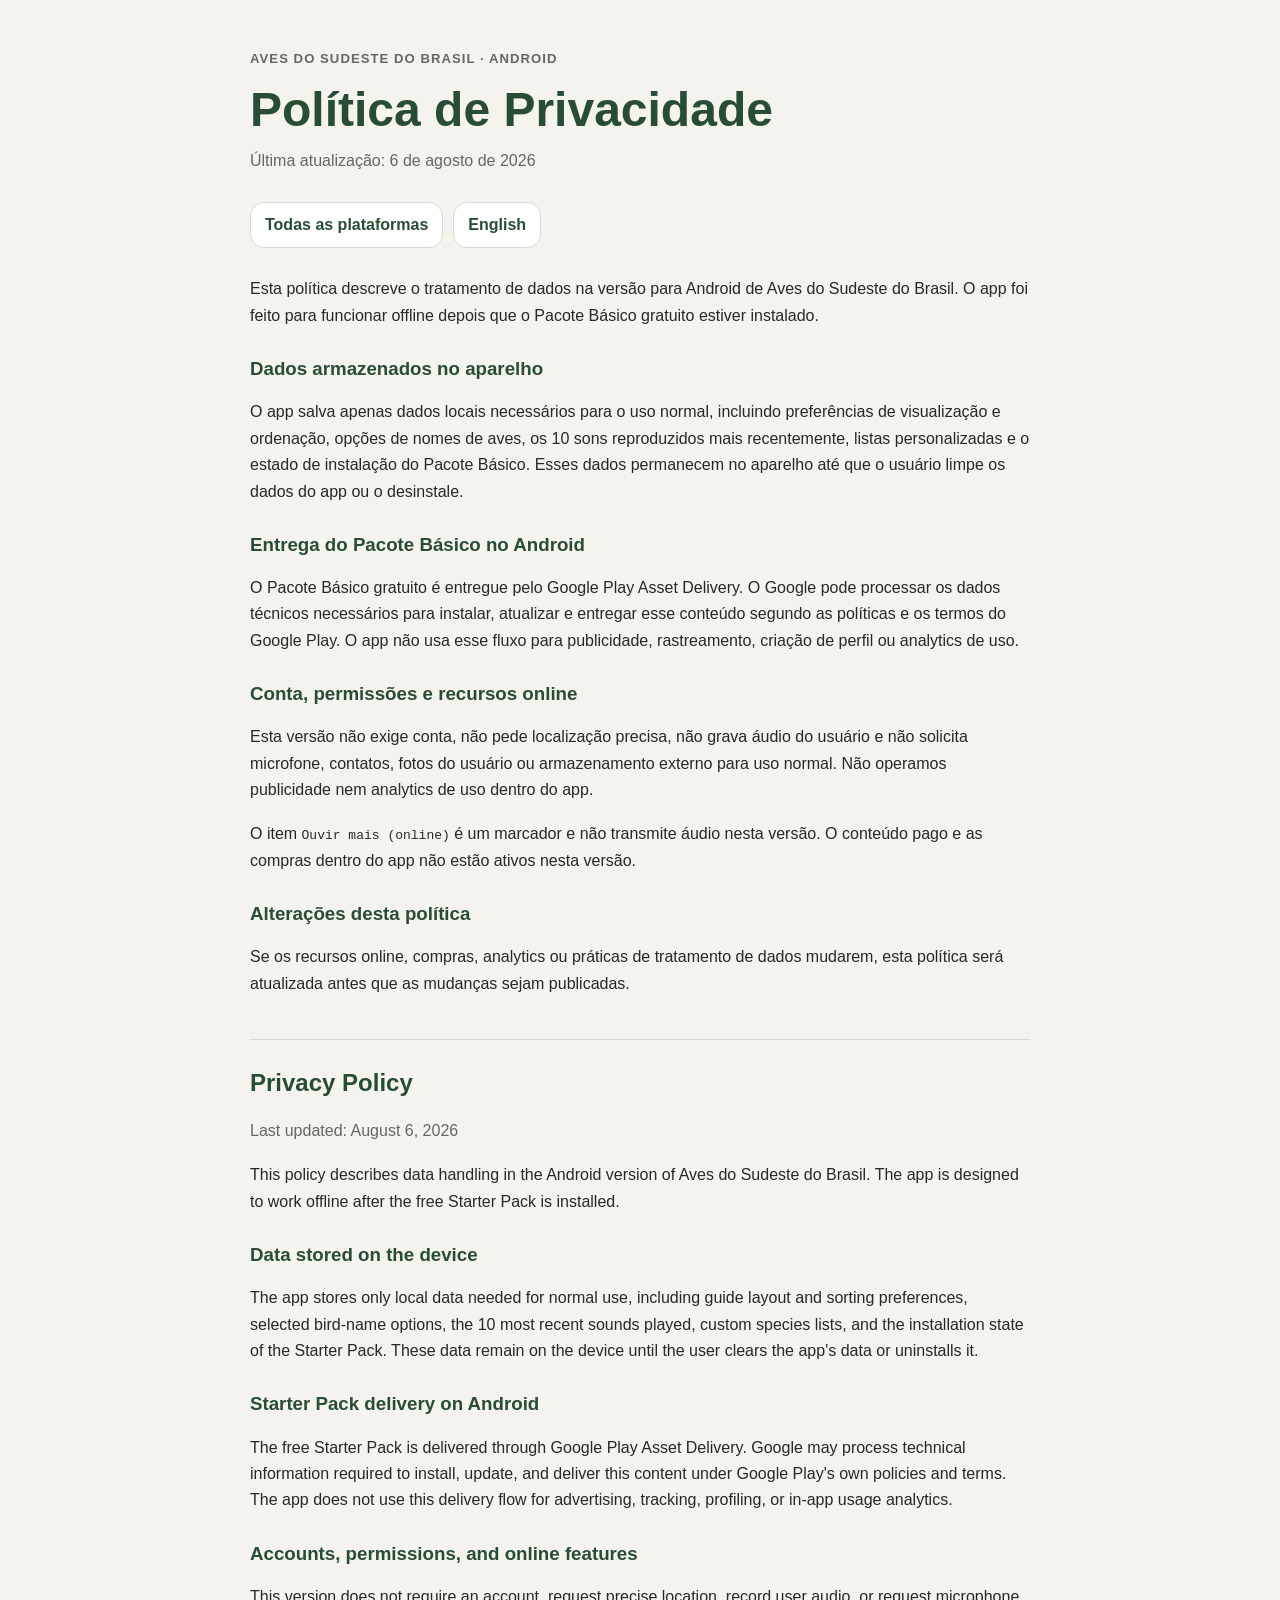
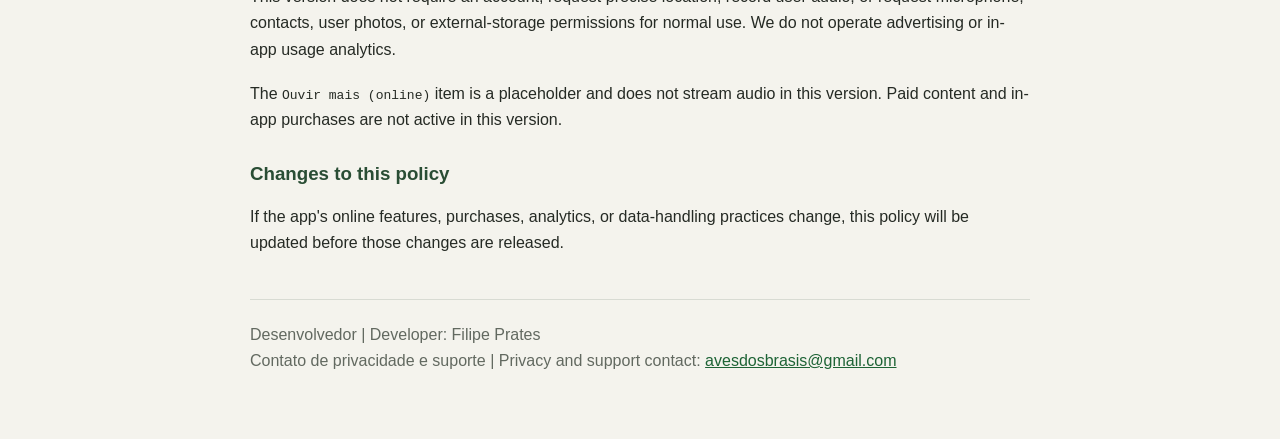
==== android/index.html @ d1554173 "docs: publish platform privacy policies" ====
<!doctype html>
<html lang="pt-BR">
  <head>
    <meta charset="utf-8" />
    <meta name="viewport" content="width=device-width, initial-scale=1" />
    <meta name="description" content="Política de privacidade para Android do aplicativo Aves do Sudeste do Brasil." />
    <title>Política de Privacidade para Android — Aves do Sudeste do Brasil</title>
    <link rel="stylesheet" href="../styles.css" />
  </head>
  <body>
    <main>
      <p class="eyebrow">Aves do Sudeste do Brasil · Android</p>
      <h1>Política de Privacidade</h1>
      <p class="updated">Última atualização: 6 de agosto de 2026</p>
      <nav aria-label="Navegação da política">
        <a class="button" href="../">Todas as plataformas</a>
        <a class="button" href="#english">English</a>
      </nav>

      <p>
        Esta política descreve o tratamento de dados na versão para Android de
        Aves do Sudeste do Brasil. O app foi feito para funcionar offline depois
        que o Pacote Básico gratuito estiver instalado.
      </p>

      <h3>Dados armazenados no aparelho</h3>
      <p>
        O app salva apenas dados locais necessários para o uso normal, incluindo
        preferências de visualização e ordenação, opções de nomes de aves, os 10
        sons reproduzidos mais recentemente, listas personalizadas e o estado de
        instalação do Pacote Básico. Esses dados permanecem no aparelho até que
        o usuário limpe os dados do app ou o desinstale.
      </p>

      <h3>Entrega do Pacote Básico no Android</h3>
      <p>
        O Pacote Básico gratuito é entregue pelo Google Play Asset Delivery. O
        Google pode processar os dados técnicos necessários para instalar,
        atualizar e entregar esse conteúdo segundo as políticas e os termos do
        Google Play. O app não usa esse fluxo para publicidade, rastreamento,
        criação de perfil ou analytics de uso.
      </p>

      <h3>Conta, permissões e recursos online</h3>
      <p>
        Esta versão não exige conta, não pede localização precisa, não grava
        áudio do usuário e não solicita microfone, contatos, fotos do usuário ou
        armazenamento externo para uso normal. Não operamos publicidade nem
        analytics de uso dentro do app.
      </p>
      <p>
        O item <code>Ouvir mais (online)</code> é um marcador e não transmite
        áudio nesta versão. O conteúdo pago e as compras dentro do app não estão
        ativos nesta versão.
      </p>

      <h3>Alterações desta política</h3>
      <p>
        Se os recursos online, compras, analytics ou práticas de tratamento de
        dados mudarem, esta política será atualizada antes que as mudanças sejam
        publicadas.
      </p>

      <h2 id="english">Privacy Policy</h2>
      <p class="updated">Last updated: August 6, 2026</p>
      <p>
        This policy describes data handling in the Android version of Aves do
        Sudeste do Brasil. The app is designed to work offline after the free
        Starter Pack is installed.
      </p>

      <h3>Data stored on the device</h3>
      <p>
        The app stores only local data needed for normal use, including guide
        layout and sorting preferences, selected bird-name options, the 10 most
        recent sounds played, custom species lists, and the installation state
        of the Starter Pack. These data remain on the device until the user
        clears the app's data or uninstalls it.
      </p>

      <h3>Starter Pack delivery on Android</h3>
      <p>
        The free Starter Pack is delivered through Google Play Asset Delivery.
        Google may process technical information required to install, update,
        and deliver this content under Google Play's own policies and terms. The
        app does not use this delivery flow for advertising, tracking, profiling,
        or in-app usage analytics.
      </p>

      <h3>Accounts, permissions, and online features</h3>
      <p>
        This version does not require an account, request precise location,
        record user audio, or request microphone, contacts, user photos, or
        external-storage permissions for normal use. We do not operate
        advertising or in-app usage analytics.
      </p>
      <p>
        The <code>Ouvir mais (online)</code> item is a placeholder and does not
        stream audio in this version. Paid content and in-app purchases are not
        active in this version.
      </p>

      <h3>Changes to this policy</h3>
      <p>
        If the app's online features, purchases, analytics, or data-handling
        practices change, this policy will be updated before those changes are
        released.
      </p>

      <footer>
        Desenvolvedor | Developer: Filipe Prates<br />
        Contato de privacidade e suporte | Privacy and support contact:
        <a href="mailto:avesdosbrasis@gmail.com">avesdosbrasis@gmail.com</a>
      </footer>
    </main>
  </body>
</html>
---- styles.css ----
:root {
  color-scheme: light;
  --ink: #252a24;
  --muted: #626960;
  --green: #294d34;
  --line: #d8dbd3;
  --paper: #ffffff;
  --ground: #f4f3ed;
}

* { box-sizing: border-box; }

body {
  margin: 0;
  font-family: -apple-system, BlinkMacSystemFont, "Segoe UI", Roboto, Helvetica, Arial, sans-serif;
  line-height: 1.65;
  color: var(--ink);
  background: var(--ground);
}

main {
  max-width: 820px;
  margin: 0 auto;
  padding: 48px 20px 64px;
}

h1, h2, h3 { color: var(--green); line-height: 1.25; }
h1 { margin: 0 0 8px; font-size: clamp(2rem, 6vw, 3rem); }
h2 { margin-top: 42px; padding-top: 28px; border-top: 1px solid var(--line); }
h3 { margin-top: 28px; }
p, ul { margin: 0 0 18px; }
.updated, .eyebrow { color: var(--muted); }
.eyebrow { margin-bottom: 10px; font-size: 0.82rem; font-weight: 750; letter-spacing: 0.08em; text-transform: uppercase; }

nav { display: flex; flex-wrap: wrap; gap: 10px; margin: 28px 0; }
a { color: #1d6335; }
.button, .card {
  display: block;
  color: var(--green);
  background: var(--paper);
  border: 1px solid var(--line);
  border-radius: 14px;
  text-decoration: none;
}
.button { padding: 9px 14px; font-weight: 700; }
.cards { display: grid; gap: 16px; margin: 30px 0; }
.card { padding: 22px; font-weight: 750; }
.card span { display: block; margin-top: 5px; color: var(--muted); font-weight: 400; }
.button:hover, .button:focus, .card:hover, .card:focus { border-color: #5d7f65; background: #fbfcf8; }
code { overflow-wrap: anywhere; }
footer { margin-top: 42px; padding-top: 22px; border-top: 1px solid var(--line); color: var(--muted); }

@media (min-width: 660px) {
  .cards { grid-template-columns: 1fr 1fr; }
}
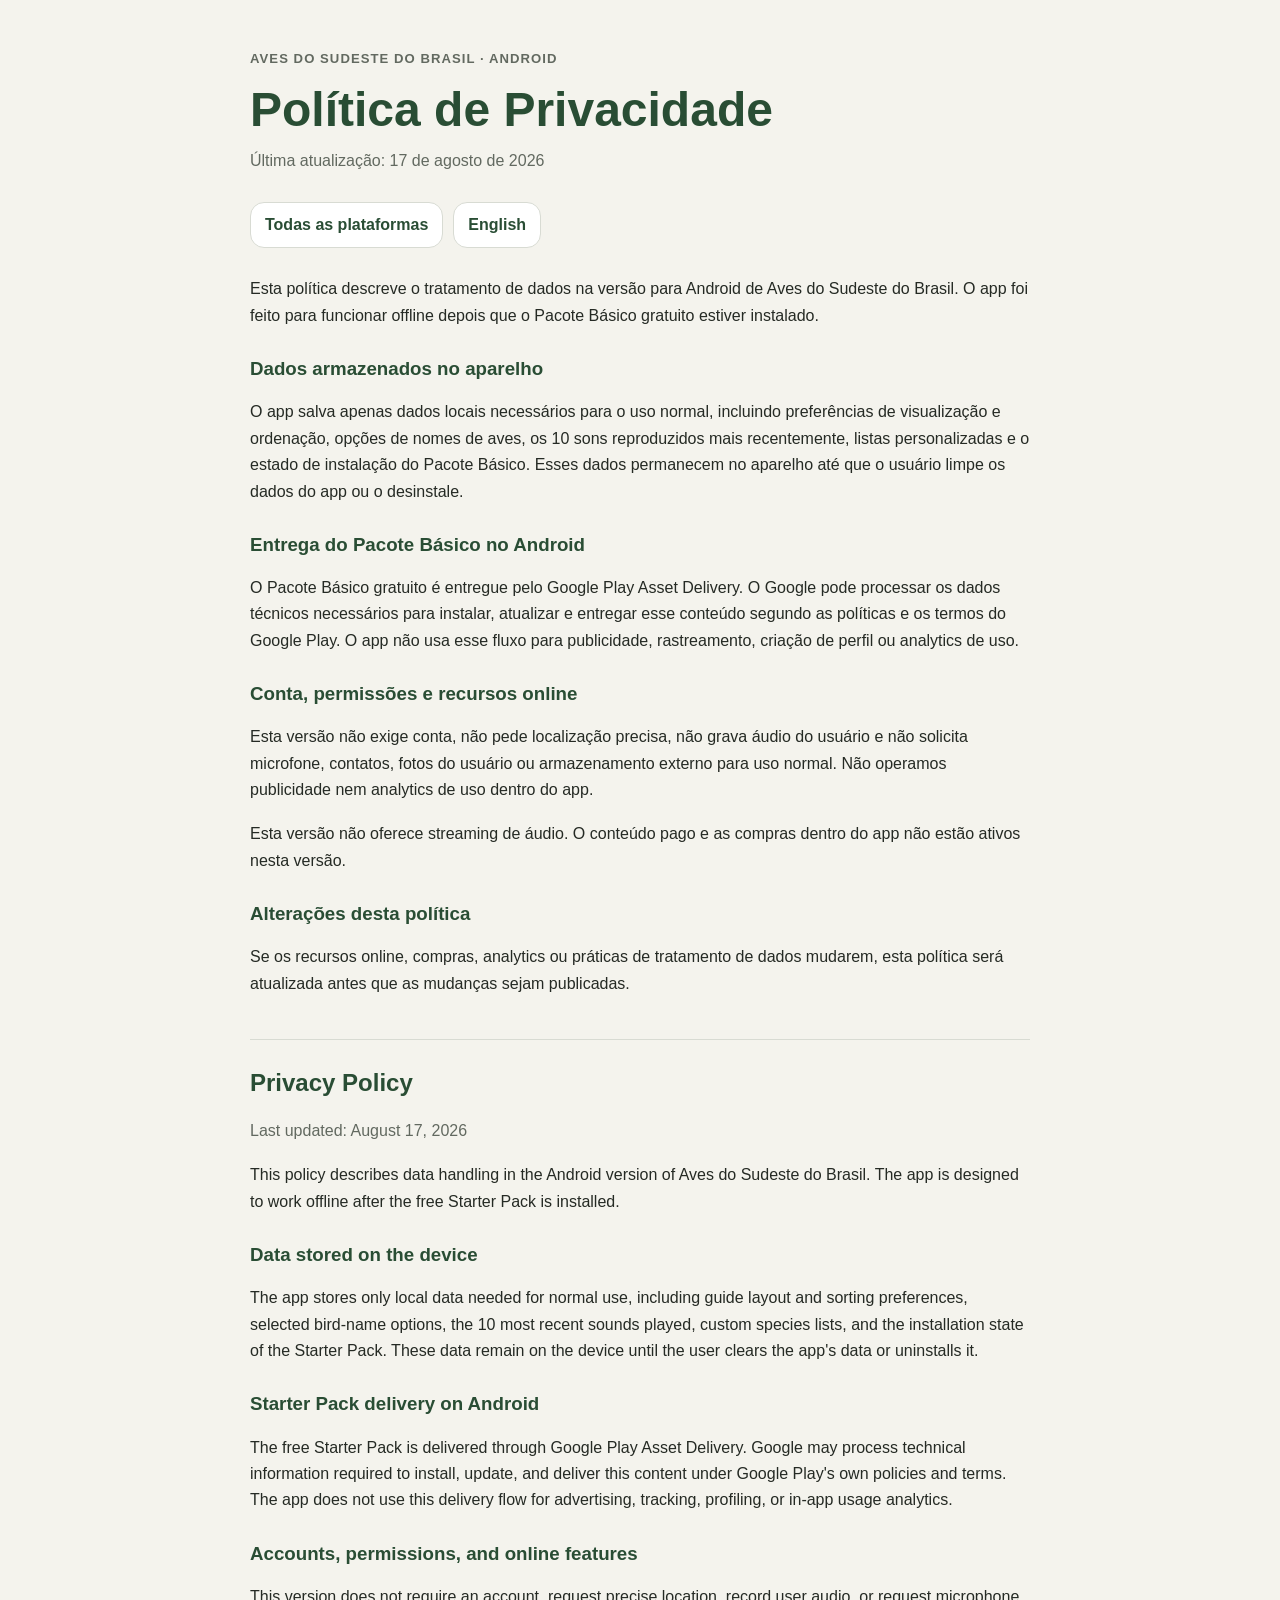
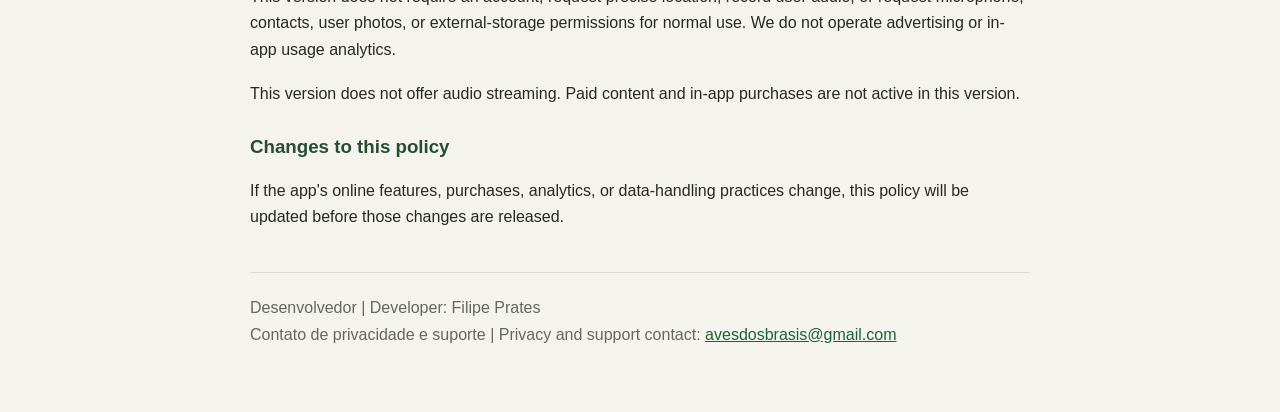
==== commit 54d14933: "docs: update last updated date in privacy policies for Android and iOS" ====
--- a/android/index.html
+++ b/android/index.html
@@ -11,7 +11,7 @@
     <main>
       <p class="eyebrow">Aves do Sudeste do Brasil · Android</p>
       <h1>Política de Privacidade</h1>
-      <p class="updated">Última atualização: 6 de agosto de 2026</p>
+      <p class="updated">Última atualização: 17 de agosto de 2026</p>
       <nav aria-label="Navegação da política">
         <a class="button" href="../">Todas as plataformas</a>
         <a class="button" href="#english">English</a>
@@ -49,9 +49,8 @@
         analytics de uso dentro do app.
       </p>
       <p>
-        O item <code>Ouvir mais (online)</code> é um marcador e não transmite
-        áudio nesta versão. O conteúdo pago e as compras dentro do app não estão
-        ativos nesta versão.
+        Esta versão não oferece streaming de áudio. O conteúdo pago e as compras
+        dentro do app não estão ativos nesta versão.
       </p>
 
       <h3>Alterações desta política</h3>
@@ -62,7 +61,7 @@
       </p>
 
       <h2 id="english">Privacy Policy</h2>
-      <p class="updated">Last updated: August 6, 2026</p>
+      <p class="updated">Last updated: August 17, 2026</p>
       <p>
         This policy describes data handling in the Android version of Aves do
         Sudeste do Brasil. The app is designed to work offline after the free
@@ -95,9 +94,8 @@
         advertising or in-app usage analytics.
       </p>
       <p>
-        The <code>Ouvir mais (online)</code> item is a placeholder and does not
-        stream audio in this version. Paid content and in-app purchases are not
-        active in this version.
+        This version does not offer audio streaming. Paid content and in-app
+        purchases are not active in this version.
       </p>
 
       <h3>Changes to this policy</h3>
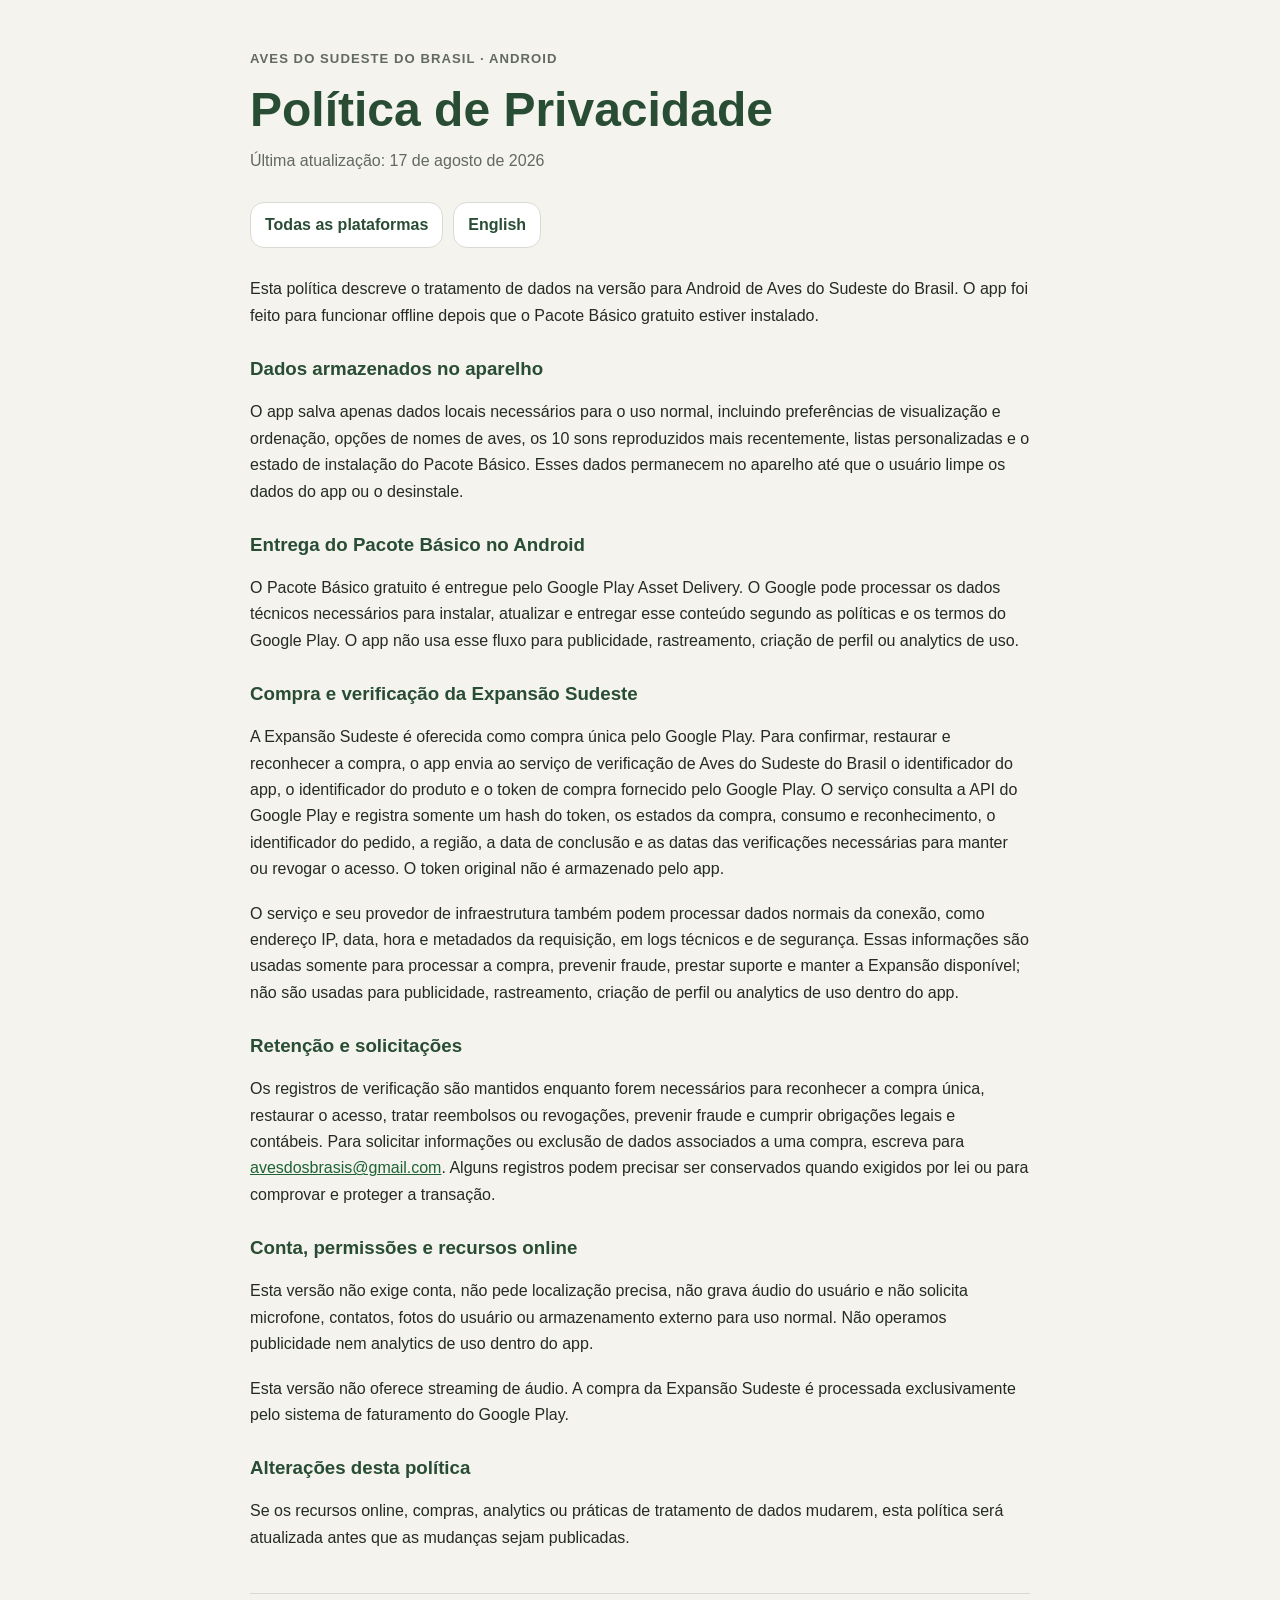
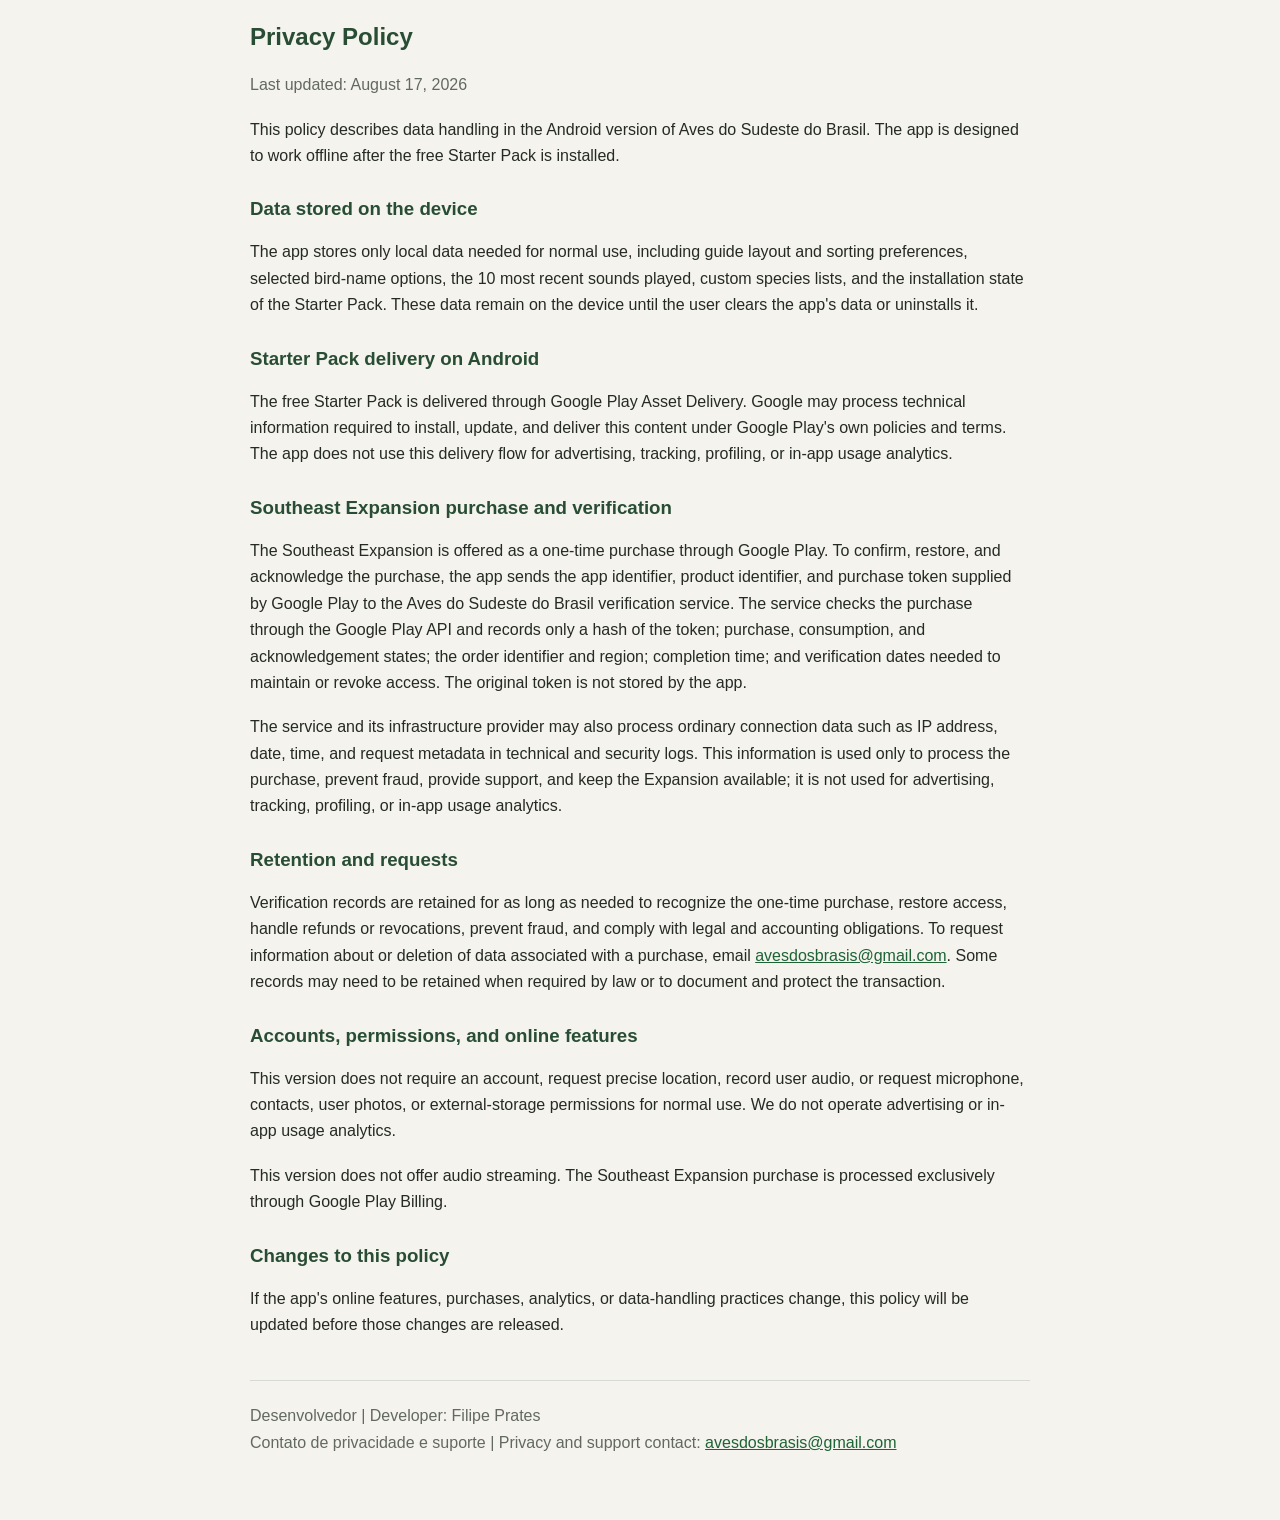
==== commit e379ca9d: "Document Android purchase verification" ====
--- a/android/index.html
+++ b/android/index.html
@@ -41,6 +41,38 @@
         criação de perfil ou analytics de uso.
       </p>
 
+      <h3>Compra e verificação da Expansão Sudeste</h3>
+      <p>
+        A Expansão Sudeste é oferecida como compra única pelo Google Play. Para
+        confirmar, restaurar e reconhecer a compra, o app envia ao serviço de
+        verificação de Aves do Sudeste do Brasil o identificador do app, o
+        identificador do produto e o token de compra fornecido pelo Google Play.
+        O serviço consulta a API do Google Play e registra somente um hash do
+        token, os estados da compra, consumo e reconhecimento, o identificador
+        do pedido, a região, a data de conclusão e as datas das verificações
+        necessárias para manter ou revogar o acesso. O token original não é
+        armazenado pelo app.
+      </p>
+      <p>
+        O serviço e seu provedor de infraestrutura também podem processar dados
+        normais da conexão, como endereço IP, data, hora e metadados da
+        requisição, em logs técnicos e de segurança. Essas informações são
+        usadas somente para processar a compra, prevenir fraude, prestar suporte
+        e manter a Expansão disponível; não são usadas para publicidade,
+        rastreamento, criação de perfil ou analytics de uso dentro do app.
+      </p>
+
+      <h3>Retenção e solicitações</h3>
+      <p>
+        Os registros de verificação são mantidos enquanto forem necessários para
+        reconhecer a compra única, restaurar o acesso, tratar reembolsos ou
+        revogações, prevenir fraude e cumprir obrigações legais e contábeis. Para
+        solicitar informações ou exclusão de dados associados a uma compra,
+        escreva para <a href="mailto:avesdosbrasis@gmail.com">avesdosbrasis@gmail.com</a>.
+        Alguns registros podem precisar ser conservados quando exigidos por lei
+        ou para comprovar e proteger a transação.
+      </p>
+
       <h3>Conta, permissões e recursos online</h3>
       <p>
         Esta versão não exige conta, não pede localização precisa, não grava
@@ -49,8 +81,8 @@
         analytics de uso dentro do app.
       </p>
       <p>
-        Esta versão não oferece streaming de áudio. O conteúdo pago e as compras
-        dentro do app não estão ativos nesta versão.
+        Esta versão não oferece streaming de áudio. A compra da Expansão Sudeste
+        é processada exclusivamente pelo sistema de faturamento do Google Play.
       </p>
 
       <h3>Alterações desta política</h3>
@@ -86,6 +118,38 @@
         or in-app usage analytics.
       </p>
 
+      <h3>Southeast Expansion purchase and verification</h3>
+      <p>
+        The Southeast Expansion is offered as a one-time purchase through Google
+        Play. To confirm, restore, and acknowledge the purchase, the app sends
+        the app identifier, product identifier, and purchase token supplied by
+        Google Play to the Aves do Sudeste do Brasil verification service. The
+        service checks the purchase through the Google Play API and records only
+        a hash of the token; purchase, consumption, and acknowledgement states;
+        the order identifier and region; completion time; and verification dates
+        needed to maintain or revoke access. The original token is not stored by
+        the app.
+      </p>
+      <p>
+        The service and its infrastructure provider may also process ordinary
+        connection data such as IP address, date, time, and request metadata in
+        technical and security logs. This information is used only to process
+        the purchase, prevent fraud, provide support, and keep the Expansion
+        available; it is not used for advertising, tracking, profiling, or
+        in-app usage analytics.
+      </p>
+
+      <h3>Retention and requests</h3>
+      <p>
+        Verification records are retained for as long as needed to recognize
+        the one-time purchase, restore access, handle refunds or revocations,
+        prevent fraud, and comply with legal and accounting obligations. To
+        request information about or deletion of data associated with a
+        purchase, email <a href="mailto:avesdosbrasis@gmail.com">avesdosbrasis@gmail.com</a>.
+        Some records may need to be retained when required by law or to document
+        and protect the transaction.
+      </p>
+
       <h3>Accounts, permissions, and online features</h3>
       <p>
         This version does not require an account, request precise location,
@@ -94,8 +158,8 @@
         advertising or in-app usage analytics.
       </p>
       <p>
-        This version does not offer audio streaming. Paid content and in-app
-        purchases are not active in this version.
+        This version does not offer audio streaming. The Southeast Expansion
+        purchase is processed exclusively through Google Play Billing.
       </p>
 
       <h3>Changes to this policy</h3>
